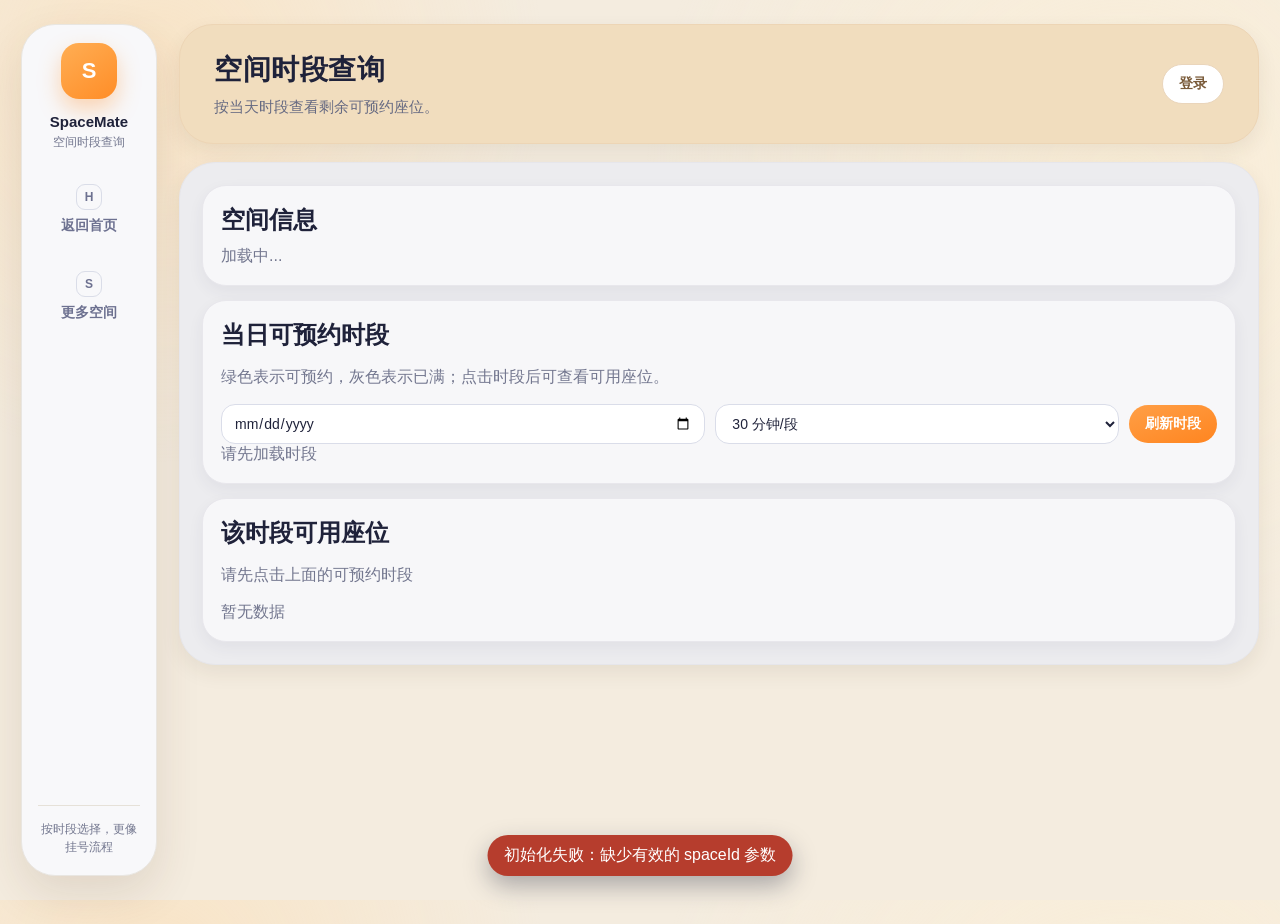
==== src/main/resources/static/client/space.html @ c5f59727 "初始化 SpaceMate 项目" ====
﻿<!doctype html>
<html lang="zh-CN">
<head>
  <meta charset="UTF-8" />
  <meta name="viewport" content="width=device-width, initial-scale=1" />
  <title>SpaceMate 空间时段</title>
  <link rel="stylesheet" href="./styles.css" />
</head>
<body>
  <div class="page-wrap">
    <aside class="side-nav">
      <div class="side-logo">S</div>
      <div class="side-brand">
        <strong>SpaceMate</strong>
        <span>空间时段查询</span>
      </div>

      <nav class="side-menu">
        <button id="backBtn" class="side-menu-item" type="button">
          <span class="menu-icon">H</span>
          <span>返回首页</span>
        </button>
        <a class="side-menu-item" href="./index.html#panel-spaces">
          <span class="menu-icon">S</span>
          <span>更多空间</span>
        </a>
      </nav>

      <p class="side-footnote">按时段选择，更像挂号流程</p>
    </aside>

    <div class="content-wrap">
      <header class="hero-banner">
        <div>
          <h1 id="spacePageTitle">空间时段查询</h1>
          <p id="spacePageSubTitle">按当天时段查看剩余可预约座位。</p>
        </div>
        <div class="hero-actions">
          <a id="spaceLoginLink" href="./login.html" class="btn btn-ghost">登录</a>
          <button id="spaceLogoutBtn" class="btn btn-danger hidden" type="button">退出</button>
        </div>
      </header>

      <main class="surface-board">
        <article class="panel-card">
          <h2>空间信息</h2>
          <div id="spaceInfo" class="kv-list muted">加载中...</div>
        </article>

        <article class="panel-card">
          <h2>当日可预约时段</h2>
          <p class="muted">绿色表示可预约，灰色表示已满；点击时段后可查看可用座位。</p>
          <div class="toolbar schedule-toolbar">
            <input id="scheduleDate" type="date" />
            <select id="slotMinutes">
              <option value="30">30 分钟/段</option>
              <option value="60">60 分钟/段</option>
            </select>
            <button id="loadSlotsBtn" class="btn" type="button">刷新时段</button>
          </div>
          <div id="slotList" class="list-block muted">请先加载时段</div>
        </article>

        <article class="panel-card">
          <h2>该时段可用座位</h2>
          <p id="selectedSlotText" class="muted">请先点击上面的可预约时段</p>
          <div id="seatList" class="list-block muted">暂无数据</div>
        </article>
      </main>
    </div>
  </div>

  <div id="globalFeedback" class="feedback-bar hidden"></div>

  <script src="./space.js"></script>
</body>
</html>
---- src/main/resources/static/client/styles.css ----
﻿:root {
  --bg: #f4ecdf;
  --bg-soft: #efe6d8;
  --banner: #f1ddbe;
  --board: #ececef;
  --card: #f7f7f9;
  --line: #e9ded0;
  --text: #1f223a;
  --muted: #73778f;
  --brand: #ff8e2b;
  --brand-ink: #8a4a0f;
  --brand-soft: #ffe6c7;
  --ok: #2f8b5f;
  --ok-soft: #dcf4e8;
  --warn-soft: #fff3d8;
  --danger: #cf4a39;
  --danger-soft: #fde7e2;
  --shadow-strong: 0 18px 45px rgba(81, 53, 31, 0.12);
  --shadow-card: 0 8px 20px rgba(67, 48, 31, 0.08);
}

* {
  box-sizing: border-box;
}

html,
body {
  height: 100%;
}

body {
  margin: 0;
  color: var(--text);
  background:
    radial-gradient(circle at 12% 8%, rgba(255, 219, 169, 0.45), transparent 28%),
    radial-gradient(circle at 88% 20%, rgba(255, 240, 212, 0.6), transparent 36%),
    var(--bg);
  font-family: "PingFang SC", "Hiragino Sans GB", "Microsoft YaHei", "Segoe UI", sans-serif;
}

.page-wrap {
  width: min(1680px, calc(100% - 42px));
  margin: 24px auto;
  display: grid;
  grid-template-columns: 136px minmax(0, 1fr);
  gap: 22px;
  min-height: calc(100vh - 48px);
}

.content-wrap {
  min-width: 0;
  display: flex;
  flex-direction: column;
  gap: 18px;
}

.side-nav {
  background: #f8f8fa;
  border: 1px solid #e9e6e1;
  border-radius: 34px;
  padding: 18px 16px;
  display: flex;
  flex-direction: column;
  gap: 14px;
  box-shadow: var(--shadow-strong);
}

.side-logo {
  width: 56px;
  height: 56px;
  margin: 0 auto;
  border-radius: 18px;
  display: grid;
  place-items: center;
  font-weight: 800;
  font-size: 22px;
  color: #fff;
  background: linear-gradient(145deg, #ffae54, #ff8d27);
  box-shadow: 0 10px 22px rgba(255, 140, 37, 0.34);
}

.side-brand {
  text-align: center;
  display: grid;
  gap: 4px;
}

.side-brand strong {
  font-size: 15px;
}

.side-brand span {
  font-size: 12px;
  color: var(--muted);
}

.side-menu {
  margin-top: 6px;
  display: grid;
  gap: 10px;
}

.side-menu-item {
  border: 1px solid transparent;
  border-radius: 18px;
  background: transparent;
  padding: 12px 8px;
  text-decoration: none;
  color: #6d7190;
  cursor: pointer;
  font-size: 14px;
  font-weight: 700;
  display: flex;
  flex-direction: column;
  align-items: center;
  justify-content: center;
  gap: 7px;
  transition: all 0.2s ease;
}

.side-menu-item:hover {
  background: #f3eee7;
}

.side-menu-item.active {
  border-color: #f6dac0;
  color: #ff7d1a;
  background: linear-gradient(180deg, #fff5e7, #fff1df);
}

.menu-icon {
  width: 26px;
  height: 26px;
  border-radius: 9px;
  border: 1px solid #dadde8;
  display: grid;
  place-items: center;
  font-size: 12px;
  font-weight: 800;
}

.side-menu-item.active .menu-icon {
  border-color: #ffd2a6;
  color: #ff7d1a;
  background: #fff8ee;
}

.side-footnote {
  margin: auto 0 0;
  padding-top: 14px;
  border-top: 1px solid #e6e1d8;
  text-align: center;
  color: var(--muted);
  font-size: 12px;
  line-height: 1.55;
}

.hero-banner {
  background: var(--banner);
  border: 1px solid #edd5b5;
  border-radius: 34px;
  padding: 26px 34px;
  display: flex;
  align-items: center;
  justify-content: space-between;
  gap: 16px;
  box-shadow: var(--shadow-card);
  animation: banner-enter 340ms ease;
}

.hero-banner h1 {
  margin: 0;
  font-size: clamp(26px, 2.2vw, 42px);
  letter-spacing: 0.5px;
}

.hero-banner p {
  margin: 9px 0 0;
  color: #666a82;
  font-size: 15px;
}

.hero-actions {
  display: flex;
  align-items: center;
  gap: 10px;
}

.surface-board {
  background: var(--board);
  border: 1px solid #e6e6eb;
  border-radius: 36px;
  padding: 22px;
  min-height: 320px;
  box-shadow: var(--shadow-card);
}

.tab-panel {
  animation: panel-enter 280ms ease;
}

.hidden {
  display: none !important;
}

.panel-card {
  background: var(--card);
  border: 1px solid #e8e7ec;
  border-radius: 24px;
  padding: 18px;
  box-shadow: 0 6px 16px rgba(49, 57, 82, 0.06);
}

.panel-card + .panel-card,
.panel-card + .space-grid,
.space-grid + .panel-card,
.stats-row + .panel-card {
  margin-top: 14px;
}

.profile-hero {
  display: flex;
  align-items: center;
  justify-content: space-between;
  gap: 14px;
}

.profile-hero h2 {
  margin: 10px 0 8px;
  font-size: clamp(22px, 2vw, 32px);
}

.hero-action-list {
  min-width: 180px;
  display: grid;
  gap: 8px;
}

.stats-row {
  margin-top: 14px;
  display: grid;
  grid-template-columns: repeat(2, minmax(0, 1fr));
  gap: 14px;
}

.stat-card {
  min-height: 128px;
}

.stat-label {
  margin: 0;
  color: var(--muted);
  font-size: 14px;
}

.stat-value {
  margin: 14px 0 0;
  font-size: 38px;
  line-height: 1;
  font-weight: 800;
  color: #353a56;
}

h2,
h3,
h4 {
  margin: 0 0 10px;
}

.muted {
  color: var(--muted);
}

.status-pill {
  display: inline-flex;
  align-items: center;
  padding: 5px 12px;
  border-radius: 999px;
  border: 1px solid #d9dde6;
  font-size: 12px;
  font-weight: 700;
  color: #606682;
  background: #fff;
}

.status-online {
  color: #206944;
  border-color: #b5ddc8;
  background: var(--ok-soft);
}

.btn {
  border: 0;
  border-radius: 999px;
  background: linear-gradient(160deg, #ff9f46, #ff8520);
  color: #fff;
  padding: 10px 16px;
  font-size: 14px;
  font-weight: 700;
  font-family: inherit;
  cursor: pointer;
  text-decoration: none;
  display: inline-flex;
  align-items: center;
  justify-content: center;
  transition: transform 0.14s ease, box-shadow 0.14s ease;
}

.btn:hover {
  transform: translateY(-1px);
  box-shadow: 0 8px 16px rgba(255, 133, 34, 0.24);
}

.btn:disabled {
  cursor: not-allowed;
  transform: none;
  box-shadow: none;
  opacity: 0.48;
}

.btn-ghost {
  background: #fff;
  color: #7a5b3a;
  border: 1px solid #ead5bb;
}

.btn-ghost:hover {
  box-shadow: 0 8px 16px rgba(160, 117, 74, 0.15);
}

.btn-danger {
  background: linear-gradient(160deg, #df5f50, #c84232);
}

.btn-danger:hover {
  box-shadow: 0 8px 16px rgba(177, 61, 43, 0.28);
}

.toolbar {
  margin-top: 12px;
  display: grid;
  gap: 10px;
  align-items: center;
}

.search-toolbar,
.booking-toolbar,
.schedule-toolbar {
  grid-template-columns: 1.2fr 1fr auto;
}

.compact-toolbar {
  grid-template-columns: repeat(3, minmax(0, 1fr));
}

input,
select {
  width: 100%;
  border: 1px solid #dadde9;
  border-radius: 14px;
  background: #fff;
  padding: 10px 12px;
  font-size: 14px;
  color: var(--text);
  font-family: inherit;
  outline: none;
}

input:focus,
select:focus {
  border-color: #ffc17d;
  box-shadow: 0 0 0 3px rgba(255, 193, 125, 0.28);
}

.switch-item {
  display: inline-flex;
  align-items: center;
  gap: 8px;
  color: var(--muted);
  font-size: 14px;
}

.switch-item input {
  width: auto;
}

.space-grid {
  margin-top: 14px;
  display: grid;
  grid-template-columns: repeat(2, minmax(0, 1fr));
  gap: 14px;
}

.card {
  background: var(--card);
  border: 1px solid #e8e7ec;
  border-radius: 20px;
  padding: 14px;
  box-shadow: 0 6px 16px rgba(49, 57, 82, 0.06);
}

.space-card p {
  margin: 6px 0;
}

.space-head {
  display: flex;
  justify-content: space-between;
  gap: 8px;
  align-items: center;
}

.space-head h3 {
  margin: 0;
}

.space-actions {
  margin-top: 12px;
}

.list-block {
  display: grid;
  gap: 10px;
}

.list-item {
  border: 1px solid #dfe3eb;
  border-radius: 16px;
  padding: 12px;
  background: #fff;
}

.list-item p {
  margin: 6px 0;
}

.list-head {
  display: flex;
  justify-content: space-between;
  align-items: center;
  gap: 8px;
}

.tag {
  display: inline-flex;
  align-items: center;
  border-radius: 999px;
  border: 1px solid #d8dce8;
  background: #fff;
  color: #66708d;
  padding: 4px 10px;
  font-size: 12px;
  font-weight: 700;
}

.tag-ok {
  background: var(--ok-soft);
  border-color: #b4e0c9;
  color: #246e49;
}

.tag-stop {
  background: var(--danger-soft);
  border-color: #f4bdb3;
  color: #963224;
}

.tag-wait {
  background: var(--warn-soft);
  border-color: #f1d596;
  color: #8d6118;
}

.slot-row {
  border: 1px solid #dde2ec;
  border-radius: 16px;
  background: #fff;
  padding: 10px 12px;
  display: flex;
  align-items: center;
  justify-content: space-between;
  gap: 10px;
}

.slot-time {
  font-size: 18px;
  font-weight: 800;
}

.slot-actions {
  display: flex;
  align-items: center;
  gap: 8px;
}

.slot-available {
  border-color: #bae1cc;
  background: #f7fff9;
}

.slot-full {
  border-color: #f4c7be;
  background: #fffaf9;
}

.kv-list {
  display: grid;
  gap: 8px;
}

.kv-list > div {
  display: flex;
  justify-content: space-between;
  gap: 10px;
  border-bottom: 1px dashed #d9dde8;
  padding-bottom: 6px;
}

.kv-list span {
  color: var(--muted);
}

.chip-tabs {
  display: flex;
  flex-wrap: wrap;
  gap: 8px;
  margin-bottom: 14px;
}

.chip-tabs button {
  border: 1px solid #d9dde8;
  border-radius: 999px;
  background: #fff;
  color: #656d89;
  font-size: 14px;
  font-weight: 700;
  padding: 9px 15px;
  cursor: pointer;
}

.chip-tabs button.active {
  color: #ff7e1d;
  border-color: #ffd1a5;
  background: #fff5e9;
}

.auth-panel {
  animation: panel-enter 220ms ease;
}

.form-grid {
  display: grid;
  gap: 11px;
}

label > span {
  display: block;
  margin-bottom: 6px;
  color: var(--muted);
  font-size: 13px;
}

.inline-row {
  display: grid;
  grid-template-columns: 1fr auto;
  gap: 10px;
  align-items: end;
}

.check-row {
  display: flex;
  align-items: center;
  gap: 8px;
}

.check-row input {
  width: auto;
}

.feedback-bar {
  position: fixed;
  left: 50%;
  bottom: 24px;
  transform: translateX(-50%);
  z-index: 90;
  background: #343a58;
  color: #fff;
  border-radius: 999px;
  padding: 10px 16px;
  box-shadow: 0 10px 24px rgba(38, 42, 67, 0.35);
}

.feedback-success {
  background: #1f7a4a;
}

.feedback-error {
  background: #b63d2d;
}

@keyframes banner-enter {
  from {
    opacity: 0;
    transform: translateY(-8px);
  }
  to {
    opacity: 1;
    transform: translateY(0);
  }
}

@keyframes panel-enter {
  from {
    opacity: 0;
    transform: translateY(8px);
  }
  to {
    opacity: 1;
    transform: translateY(0);
  }
}

@media (max-width: 1200px) {
  .space-grid {
    grid-template-columns: 1fr;
  }

  .stats-row {
    grid-template-columns: 1fr;
  }
}

@media (max-width: 980px) {
  .page-wrap,
  .page-wrap.auth-layout {
    width: calc(100% - 24px);
    margin: 12px auto;
    grid-template-columns: 1fr;
    gap: 14px;
  }

  .side-nav {
    border-radius: 22px;
    padding: 14px;
  }

  .side-brand {
    margin-bottom: 4px;
  }

  .side-menu {
    grid-template-columns: repeat(3, minmax(0, 1fr));
  }

  .side-menu-item {
    flex-direction: row;
    justify-content: center;
    gap: 6px;
    padding: 10px 8px;
  }

  .side-footnote {
    display: none;
  }

  .hero-banner {
    border-radius: 22px;
    padding: 18px;
    flex-direction: column;
    align-items: flex-start;
  }

  .surface-board {
    border-radius: 24px;
    padding: 14px;
  }

  .profile-hero {
    flex-direction: column;
    align-items: stretch;
  }

  .hero-action-list {
    min-width: 0;
    grid-template-columns: 1fr;
  }

  .search-toolbar,
  .booking-toolbar,
  .schedule-toolbar,
  .compact-toolbar,
  .inline-row {
    grid-template-columns: 1fr;
  }

  .slot-row {
    flex-direction: column;
    align-items: flex-start;
  }
}
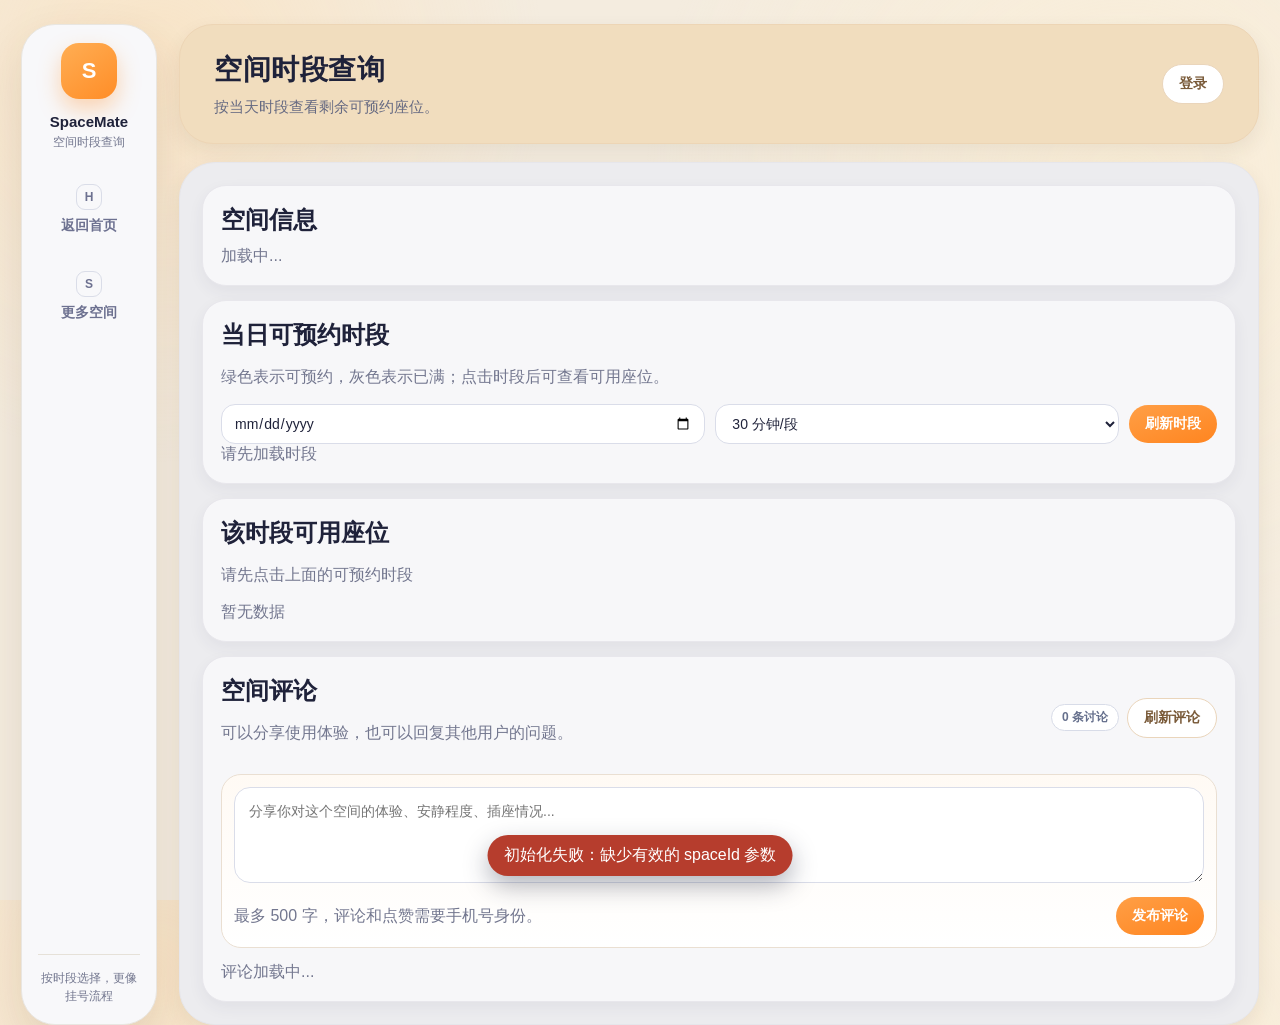
==== commit a7ed6e63: "规范仓库提交并完善客户端功能" ====
--- a/src/main/resources/static/client/space.html
+++ b/src/main/resources/static/client/space.html
@@ -1,4 +1,4 @@
-﻿<!doctype html>
+<!doctype html>
 <html lang="zh-CN">
 <head>
   <meta charset="UTF-8" />
@@ -66,6 +66,30 @@
           <p id="selectedSlotText" class="muted">请先点击上面的可预约时段</p>
           <div id="seatList" class="list-block muted">暂无数据</div>
         </article>
+
+        <article class="panel-card comment-panel">
+          <div class="comment-headline">
+            <div>
+              <h2>空间评论</h2>
+              <p class="muted">可以分享使用体验，也可以回复其他用户的问题。</p>
+            </div>
+            <div class="comment-tools">
+              <span id="commentCountText" class="tag">0 条讨论</span>
+              <button id="commentRefreshBtn" class="btn btn-ghost" type="button">刷新评论</button>
+            </div>
+          </div>
+
+          <div class="comment-compose">
+            <div id="replyTarget" class="reply-target hidden" data-parent-id="0"></div>
+            <textarea id="commentContent" maxlength="500" placeholder="分享你对这个空间的体验、安静程度、插座情况..."></textarea>
+            <div class="comment-compose-actions">
+              <span class="muted">最多 500 字，评论和点赞需要手机号身份。</span>
+              <button id="commentSubmitBtn" class="btn" type="button">发布评论</button>
+            </div>
+          </div>
+
+          <div id="commentList" class="comment-list muted">评论加载中...</div>
+        </article>
       </main>
     </div>
   </div>
--- a/src/main/resources/static/client/styles.css
+++ b/src/main/resources/static/client/styles.css
@@ -1,4 +1,4 @@
-﻿:root {
+:root {
   --bg: #f4ecdf;
   --bg-soft: #efe6d8;
   --banner: #f1ddbe;
@@ -698,3 +698,170 @@
     align-items: flex-start;
   }
 }
+
+textarea {
+  width: 100%;
+  min-height: 96px;
+  border: 1px solid #dadde9;
+  border-radius: 16px;
+  background: #fff;
+  padding: 12px 14px;
+  font-size: 14px;
+  line-height: 1.65;
+  color: var(--text);
+  font-family: inherit;
+  resize: vertical;
+  outline: none;
+}
+
+textarea:focus {
+  border-color: #ffc17d;
+  box-shadow: 0 0 0 3px rgba(255, 193, 125, 0.28);
+}
+
+.comment-panel {
+  overflow: hidden;
+}
+
+.comment-headline,
+.comment-compose-actions,
+.comment-meta,
+.comment-actions {
+  display: flex;
+  align-items: center;
+  gap: 10px;
+}
+
+.comment-headline {
+  justify-content: space-between;
+  margin-bottom: 14px;
+}
+
+.comment-tools {
+  display: flex;
+  align-items: center;
+  gap: 8px;
+  flex-wrap: wrap;
+}
+
+.comment-compose {
+  border: 1px solid #eadfd2;
+  border-radius: 20px;
+  padding: 12px;
+  background: linear-gradient(180deg, #fffaf4, #fff);
+  margin-bottom: 14px;
+}
+
+.comment-compose-actions {
+  justify-content: space-between;
+  margin-top: 10px;
+  flex-wrap: wrap;
+}
+
+.reply-target {
+  margin-bottom: 8px;
+  border-radius: 999px;
+  background: var(--brand-soft);
+  color: var(--brand-ink);
+  padding: 7px 12px;
+  font-size: 13px;
+}
+
+.comment-list {
+  display: grid;
+  gap: 12px;
+}
+
+.comment-item {
+  border: 1px solid #e0e4ec;
+  border-radius: 20px;
+  background: #fff;
+  padding: 14px;
+}
+
+.comment-main {
+  display: grid;
+  grid-template-columns: 42px minmax(0, 1fr);
+  gap: 12px;
+}
+
+.comment-avatar {
+  width: 42px;
+  height: 42px;
+  border-radius: 15px;
+  display: grid;
+  place-items: center;
+  color: #fff;
+  font-weight: 800;
+  background: linear-gradient(145deg, #ffad55, #ff8122);
+}
+
+.comment-body p,
+.reply-item p {
+  margin: 8px 0;
+  line-height: 1.7;
+  color: #353a56;
+  word-break: break-word;
+}
+
+.comment-meta {
+  flex-wrap: wrap;
+  color: var(--muted);
+  font-size: 12px;
+}
+
+.comment-meta strong {
+  color: var(--text);
+  font-size: 14px;
+}
+
+.comment-actions {
+  flex-wrap: wrap;
+  margin-top: 4px;
+}
+
+.text-btn {
+  border: 0;
+  background: transparent;
+  color: #65708e;
+  font-family: inherit;
+  font-weight: 700;
+  cursor: pointer;
+  padding: 3px 0;
+}
+
+.text-btn:hover,
+.text-btn-hot {
+  color: #ff7d1a;
+}
+
+.reply-list {
+  margin: 12px 0 0 54px;
+  padding-left: 12px;
+  border-left: 3px solid #f1dcc6;
+  display: grid;
+  gap: 10px;
+}
+
+.reply-item {
+  border-radius: 16px;
+  background: #fff8ef;
+  border: 1px solid #f1e2d1;
+  padding: 10px 12px;
+}
+
+@media (max-width: 680px) {
+  .comment-headline,
+  .comment-compose-actions {
+    align-items: flex-start;
+    flex-direction: column;
+  }
+
+  .comment-main {
+    grid-template-columns: 1fr;
+  }
+
+  .reply-list {
+    margin-left: 0;
+  }
+}
